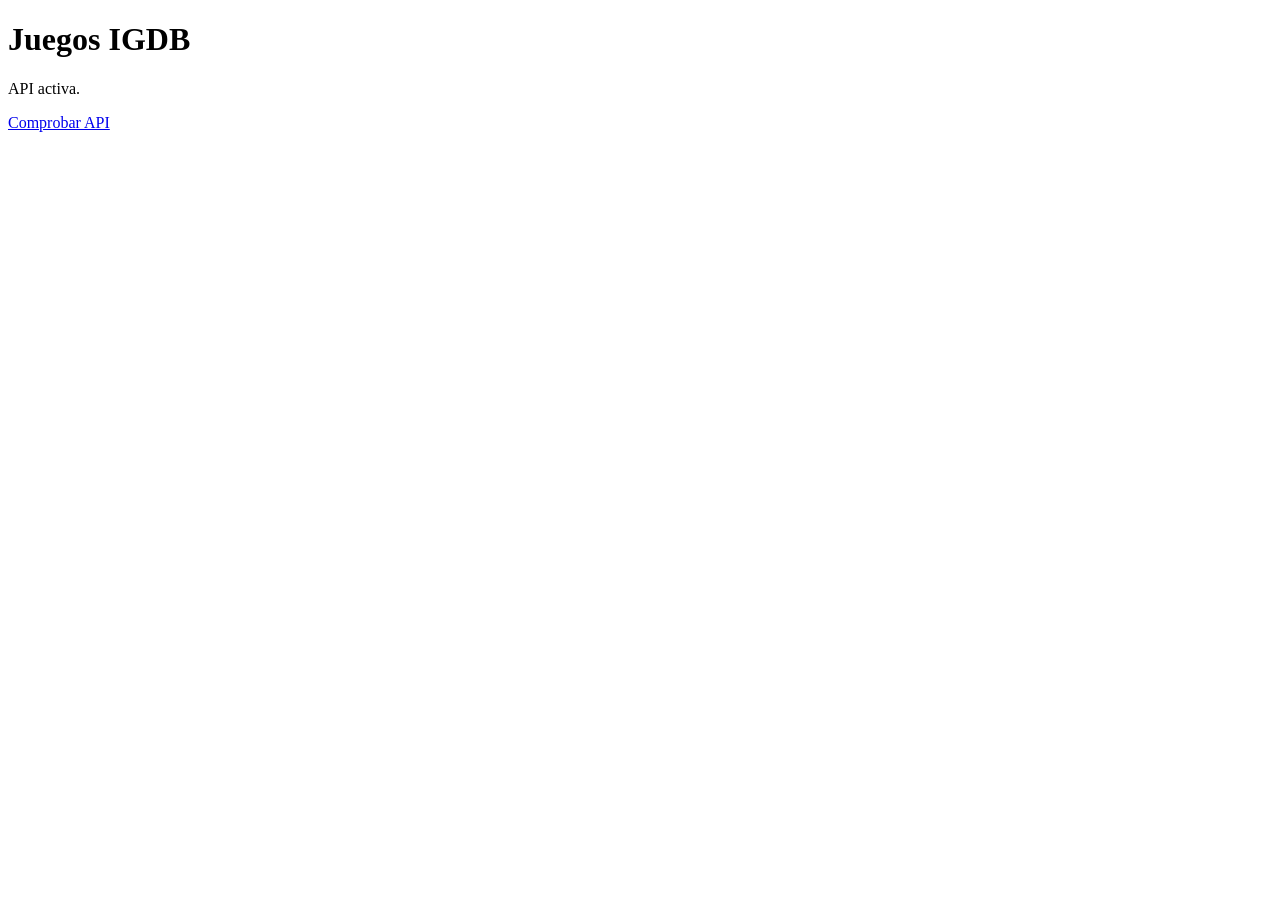
==== src/index.html @ 58dd63dd "primeros cambios, implementacion inicial" ====
<!doctype html>
<html lang="es">
<head>
  <meta charset="utf-8">
  <title>Juegos IGDB</title>
</head>
<body>
  <h1>Juegos IGDB</h1>
  <p>API activa.</p>
  <p>
    <a href="/api/health">Comprobar API</a>
  </p>
</body>
</html>
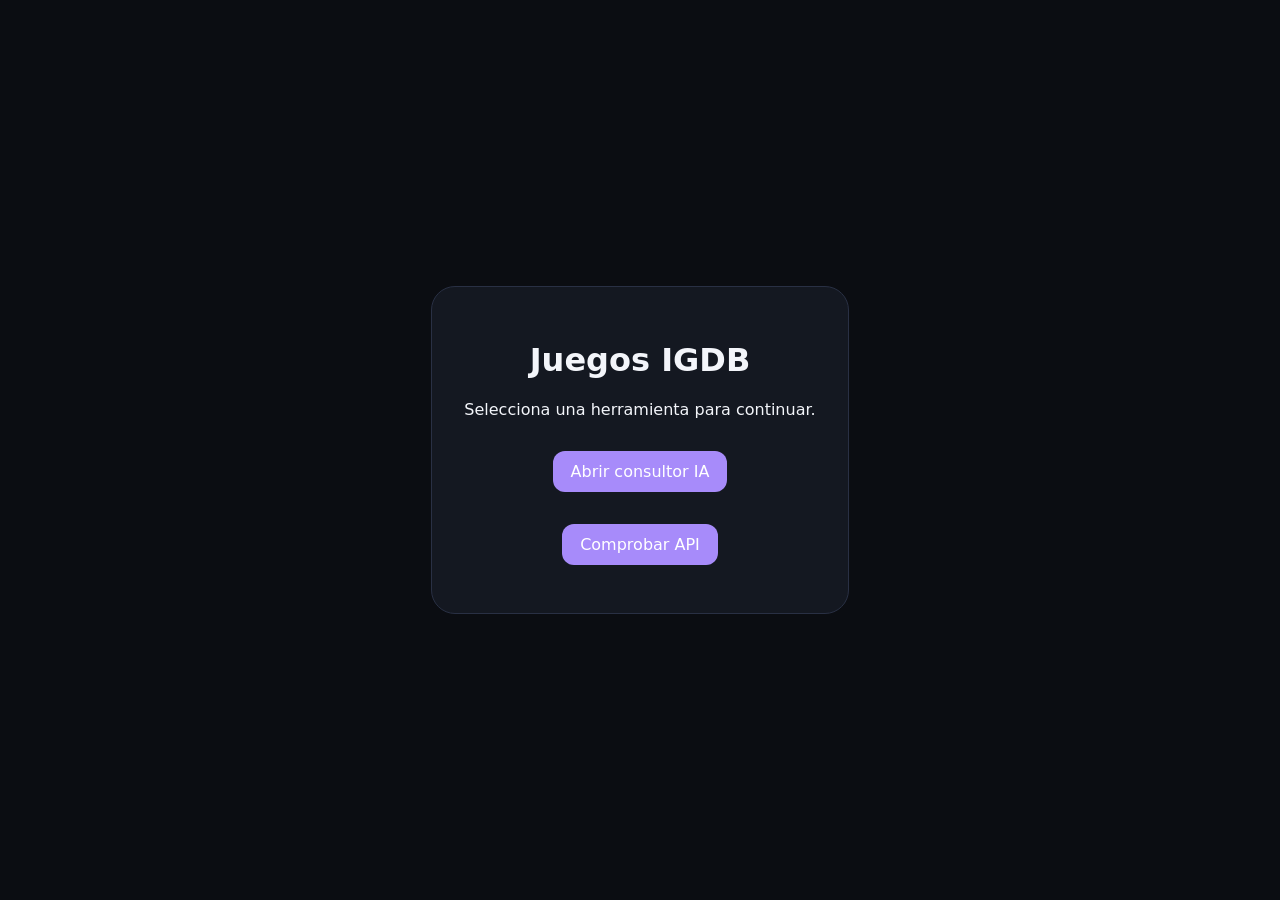
==== commit cfa24397: "feat: add Groq AI consultant and prompt profiles" ====
--- a/src/index.html
+++ b/src/index.html
@@ -1,14 +1,5 @@
 <!doctype html>
 <html lang="es">
-<head>
-  <meta charset="utf-8">
-  <title>Juegos IGDB</title>
-</head>
-<body>
-  <h1>Juegos IGDB</h1>
-  <p>API activa.</p>
-  <p>
-    <a href="/api/health">Comprobar API</a>
-  </p>
-</body>
-</html>+<head><meta charset="utf-8"><meta name="viewport" content="width=device-width, initial-scale=1"><title>Juegos IGDB</title><style>body{margin:0;min-height:100vh;display:grid;place-items:center;background:#0b0d12;color:#f3f5fa;font:16px system-ui,sans-serif}.box{max-width:620px;padding:32px;text-align:center;border:1px solid #293044;border-radius:24px;background:#141821}a{display:inline-block;margin-top:16px;padding:11px 18px;border-radius:12px;background:#a78bfa;color:#fff;text-decoration:none}</style></head>
+<body><main class="box"><h1>Juegos IGDB</h1><p>Selecciona una herramienta para continuar.</p><a href="/consultor.html">Abrir consultor IA</a><p><a href="/api/health">Comprobar API</a></p></main></body>
+</html>
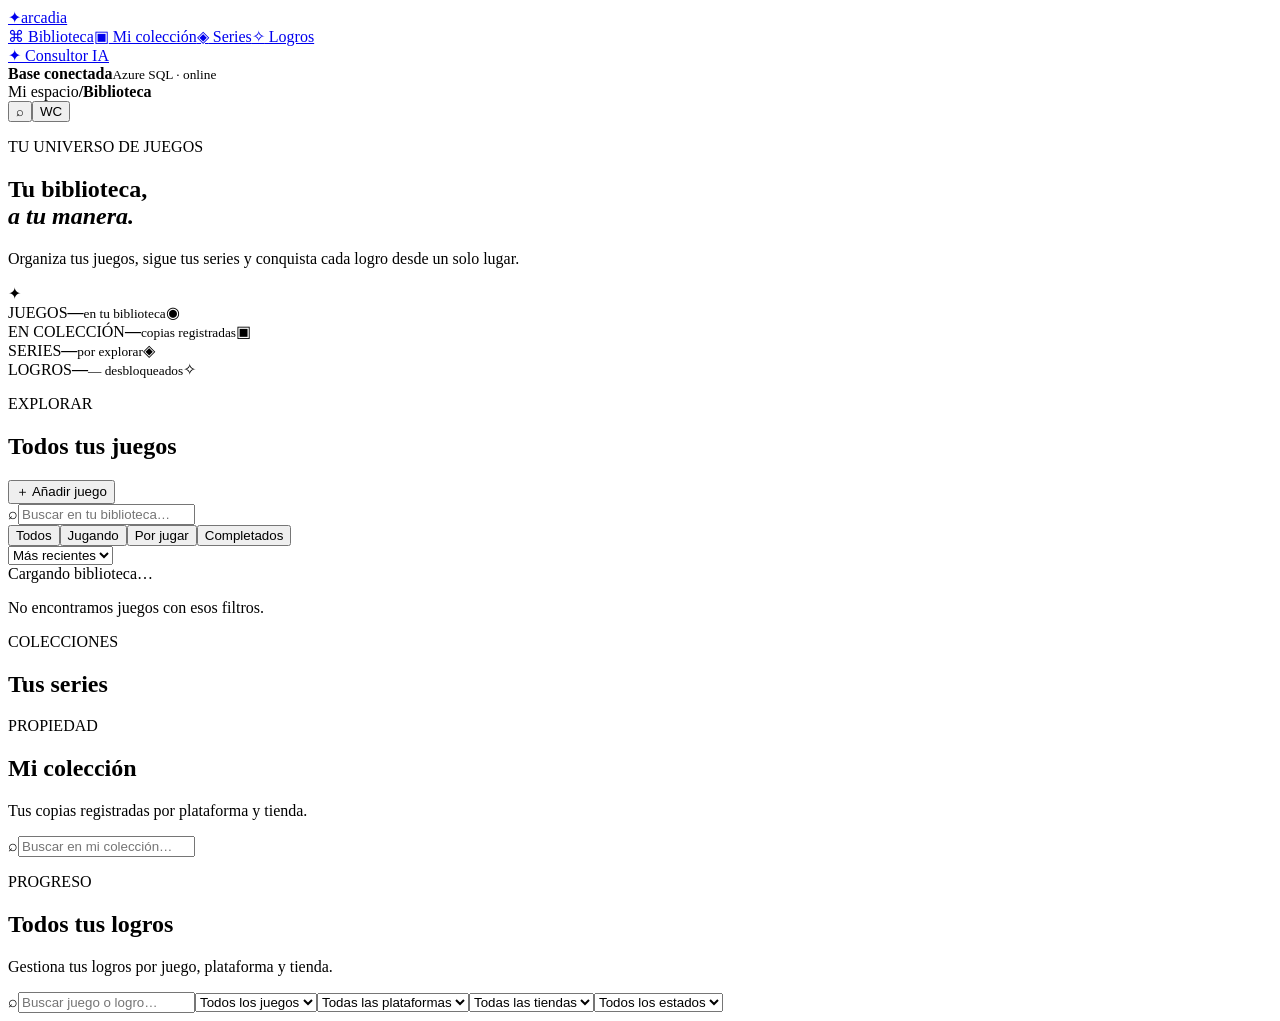
==== commit 76e4c184: "Implementar biblioteca, series y logros" ====
--- a/src/index.html
+++ b/src/index.html
@@ -1,5 +1,30 @@
 <!doctype html>
 <html lang="es">
-<head><meta charset="utf-8"><meta name="viewport" content="width=device-width, initial-scale=1"><title>Juegos IGDB</title><style>body{margin:0;min-height:100vh;display:grid;place-items:center;background:#0b0d12;color:#f3f5fa;font:16px system-ui,sans-serif}.box{max-width:620px;padding:32px;text-align:center;border:1px solid #293044;border-radius:24px;background:#141821}a{display:inline-block;margin-top:16px;padding:11px 18px;border-radius:12px;background:#a78bfa;color:#fff;text-decoration:none}</style></head>
-<body><main class="box"><h1>Juegos IGDB</h1><p>Selecciona una herramienta para continuar.</p><a href="/consultor.html">Abrir consultor IA</a><p><a href="/api/health">Comprobar API</a></p></main></body>
-</html>
+<head>
+  <meta charset="utf-8"><meta name="viewport" content="width=device-width, initial-scale=1"><meta name="theme-color" content="#090b12">
+  <title>Arcadia · Biblioteca de juegos</title>
+  <link rel="preconnect" href="https://fonts.googleapis.com"><link rel="preconnect" href="https://fonts.gstatic.com" crossorigin>
+  <link href="https://fonts.googleapis.com/css2?family=DM+Sans:wght@400;500;600;700&family=Space+Grotesk:wght@500;600;700&display=swap" rel="stylesheet">
+  <link rel="stylesheet" href="/styles.css">
+</head>
+<body>
+  <div class="app-shell">
+    <aside class="sidebar">
+      <a class="brand" href="/"><span class="brand-mark">✦</span><span>arcadia</span></a>
+      <nav class="nav" aria-label="Navegación"><a class="nav-link active" href="#library"><span>⌘</span> Biblioteca</a><a class="nav-link" href="#collection"><span>▣</span> Mi colección</a><a class="nav-link" href="#series"><span>◈</span> Series</a><a class="nav-link" href="#achievements"><span>✧</span> Logros</a></nav>
+      <div class="sidebar-bottom"><a class="nav-link" href="/consultor.html"><span>✦</span> Consultor IA</a><div class="sync-card"><span class="pulse"></span><div><strong>Base conectada</strong><small>Azure SQL · online</small></div></div></div>
+    </aside>
+    <main class="main-content" id="library">
+      <header class="topbar"><div class="breadcrumbs"><span>Mi espacio</span><b>/</b><strong>Biblioteca</strong></div><div class="top-actions"><button class="icon-button" id="focusSearch">⌕</button><button class="avatar">WC</button></div></header>
+      <section class="hero"><div><p class="eyebrow">TU UNIVERSO DE JUEGOS</p><h1>Tu biblioteca,<br><em>a tu manera.</em></h1><p class="hero-copy">Organiza tus juegos, sigue tus series y conquista cada logro desde un solo lugar.</p></div><div class="hero-orbit"><div class="orbit orbit-one"></div><div class="orbit orbit-two"></div><div class="orbit-core">✦</div></div></section>
+      <section class="stats-grid"><article class="stat-card accent"><span class="stat-label">JUEGOS</span><strong id="statGames">—</strong><small>en tu biblioteca</small><span class="stat-icon">◉</span></article><article class="stat-card"><span class="stat-label">EN COLECCIÓN</span><strong id="statOwned">—</strong><small>copias registradas</small><span class="stat-icon">▣</span></article><article class="stat-card"><span class="stat-label">SERIES</span><strong id="statSeries">—</strong><small>por explorar</small><span class="stat-icon">◈</span></article><article class="stat-card"><span class="stat-label">LOGROS</span><strong id="statAchievements">—</strong><small><span id="statUnlocked">—</span> desbloqueados</small><span class="stat-icon">✧</span></article></section>
+      <section class="toolbar-section"><div class="section-heading"><div><p class="eyebrow">EXPLORAR</p><h2>Todos tus juegos</h2></div><button class="primary-button" id="openAdd">＋ Añadir juego</button></div><div class="toolbar"><label class="search-box"><span>⌕</span><input id="search" placeholder="Buscar en tu biblioteca…"></label><div class="filter-pills" id="filters"><button class="filter active" data-status="">Todos</button><button class="filter" data-status="Jugando">Jugando</button><button class="filter" data-status="Por jugar">Por jugar</button><button class="filter" data-status="Completado">Completados</button></div><select class="sort-select"><option>Más recientes</option><option>Nombre A-Z</option></select></div></section>
+      <section class="game-grid" id="gameGrid"><div class="loading"><span class="spinner"></span> Cargando biblioteca…</div></section><p class="empty hidden" id="empty">No encontramos juegos con esos filtros.</p>
+      <section class="series-view hidden" id="seriesView"><div class="section-heading"><div><p class="eyebrow">COLECCIONES</p><h2>Tus series</h2></div></div><div class="series-grid" id="seriesGrid"></div></section><section class="collection-view hidden" id="collectionView"><div class="section-heading"><div><p class="eyebrow">PROPIEDAD</p><h2>Mi colección</h2><p class="view-copy">Tus copias registradas por plataforma y tienda.</p></div></div><div class="collection-toolbar"><label class="search-box"><span>⌕</span><input id="collectionSearch" placeholder="Buscar en mi colección…"></label><span class="collection-count" id="collectionCount"></span></div><div class="collection-grid" id="collectionGrid"></div></section><section class="achievements-view hidden" id="achievementsView"><div class="section-heading"><div><p class="eyebrow">PROGRESO</p><h2>Todos tus logros</h2><p class="view-copy">Gestiona tus logros por juego, plataforma y tienda.</p></div></div><div class="achievement-toolbar"><label class="search-box"><span>⌕</span><input id="achievementSearch" placeholder="Buscar juego o logro…"></label><select id="achievementGameFilter"><option value="">Todos los juegos</option></select><select id="achievementPlatformFilter"><option value="">Todas las plataformas</option></select><select id="achievementStoreFilter"><option value="">Todas las tiendas</option></select><select id="achievementStatusFilter"><option value="">Todos los estados</option><option value="false">Pendientes</option><option value="true">Desbloqueados</option></select></div><div class="achievement-summary" id="achievementSummary"></div><div class="achievement-global-list" id="achievementGlobalList"></div></section>
+    </main>
+  </div>
+  <dialog class="modal" id="gameModal"><form method="dialog" id="gameForm"><button class="modal-close" value="cancel">×</button><p class="eyebrow">NUEVA ENTRADA</p><h2>Añadir juego</h2><p class="modal-copy">Busca el título en IGDB o crea una ficha manual.</p><div class="igdb-search"><input id="igdbQuery" placeholder="Buscar en IGDB…"><button type="button" class="secondary-button" id="igdbSearchButton">Buscar</button></div><div id="igdbResults" class="igdb-results"></div><div class="manual-divider"><span>o añade manualmente</span></div><label>Nombre del juego<input name="name" required placeholder="Ej. Hades"></label><label>IGDB ID <span class="muted">(opcional)</span><input name="igdbId" type="number"></label><label>Portada URL <span class="muted">(opcional)</span><input name="coverUrl" type="url"></label><label>Estado<select name="status"><option>Nuevo</option><option>Por jugar</option><option>Jugando</option><option>Completado</option><option>Pausado</option></select></label><div class="modal-actions"><button class="secondary-button" value="cancel">Cancelar</button><button class="primary-button" value="default">Guardar juego</button></div><p class="form-error" id="formError"></p></form></dialog>
+  <dialog class="modal detail-modal" id="detailModal"><div id="detailContent"></div></dialog>
+  <dialog class="modal" id="collectionModal"><form method="dialog" id="collectionForm"><button class="modal-close" value="cancel">×</button><p class="eyebrow">MI COLECCIÓN</p><h2>Añadir copia</h2><label>Plataforma<select name="platformId" id="platformOptions" required></select></label><label>Tienda<select name="storeId" id="storeOptions" required></select></label><label>Edición<input name="edition" value="Base"></label><label>Formato<select name="format"><option>Digital</option><option>Físico</option></select></label><div class="modal-actions"><button class="secondary-button" value="cancel">Cancelar</button><button class="primary-button" value="default">Guardar copia</button></div><p class="form-error" id="collectionError"></p></form></dialog>
+  <script src="/app.js"></script>
+</body></html>
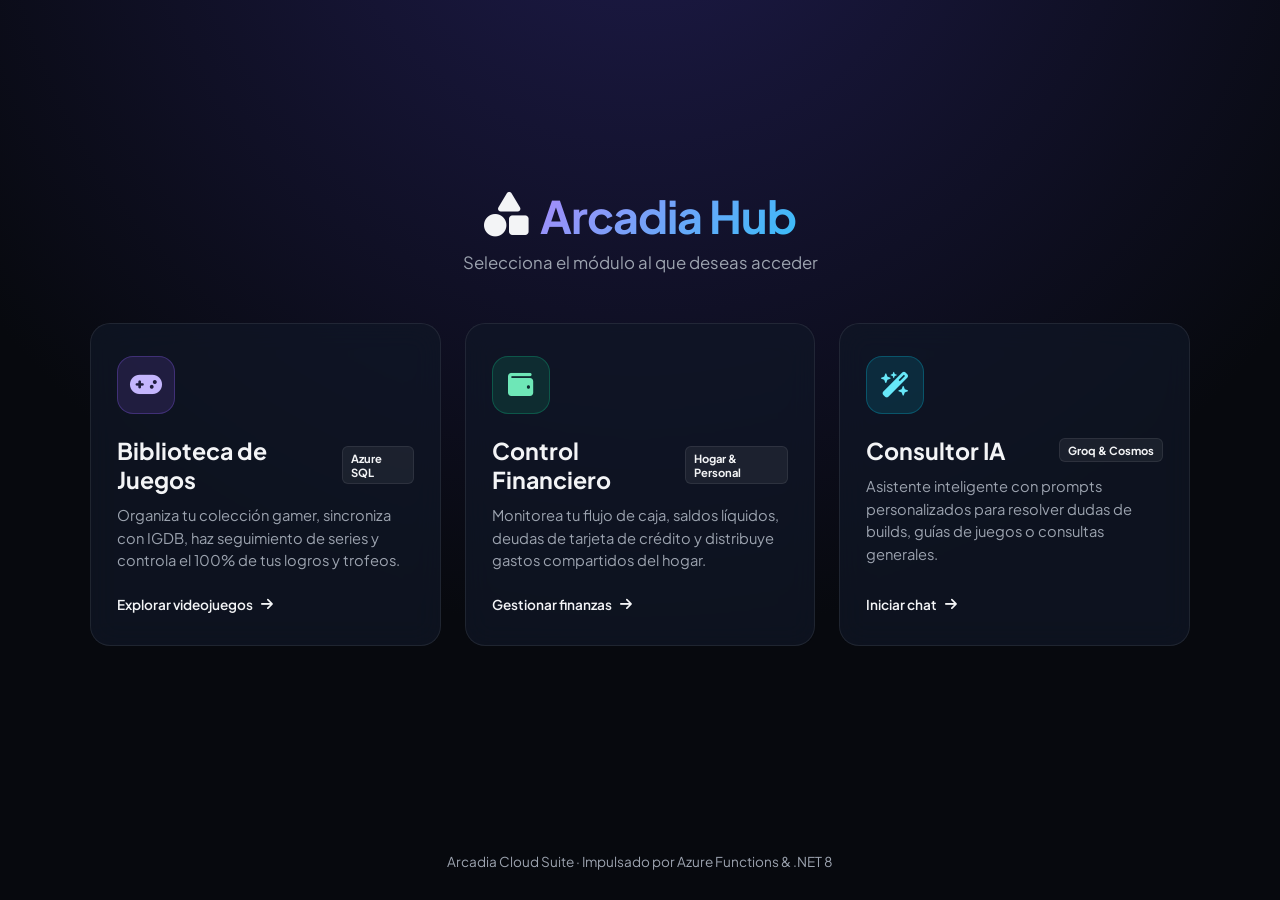
==== commit 4179e61d: "mejora index ahora es selector y nuevo archi html con mejora grafica para biblioteca de juegos" ====
--- a/src/index.html
+++ b/src/index.html
@@ -1,30 +1,109 @@
-<!doctype html>
+<!DOCTYPE html>
 <html lang="es">
 <head>
-  <meta charset="utf-8"><meta name="viewport" content="width=device-width, initial-scale=1"><meta name="theme-color" content="#090b12">
-  <title>Arcadia · Biblioteca de juegos</title>
-  <link rel="preconnect" href="https://fonts.googleapis.com"><link rel="preconnect" href="https://fonts.gstatic.com" crossorigin>
-  <link href="https://fonts.googleapis.com/css2?family=DM+Sans:wght@400;500;600;700&family=Space+Grotesk:wght@500;600;700&display=swap" rel="stylesheet">
-  <link rel="stylesheet" href="/styles.css">
+  <meta charset="UTF-8">
+  <meta name="viewport" content="width=device-width, initial-scale=1.0">
+  <title>Arcadia Hub · Centro de Aplicaciones</title>
+  <link rel="preconnect" href="https://fonts.googleapis.com">
+  <link rel="preconnect" href="https://fonts.gstatic.com" crossorigin>
+  <link href="https://fonts.googleapis.com/css2?family=Plus+Jakarta+Sans:wght@400;500;600;700;800&family=Space+Grotesk:wght@600;700&display=swap" rel="stylesheet">
+  <link rel="stylesheet" href="https://cdnjs.cloudflare.com/ajax/libs/font-awesome/6.5.1/css/all.min.css">
+  <style>
+    :root {
+      --bg: #07090e;
+      --card-bg: rgba(17, 24, 39, 0.7);
+      --border: rgba(255, 255, 255, 0.08);
+      --text: #f3f4f6;
+      --muted: #9ca3af;
+      --violet: #8b5cf6;
+      --cyan: #06b6d4;
+      --emerald: #10b981;
+    }
+    * { box-sizing: border-box; margin: 0; padding: 0; font-family: 'Plus Jakarta Sans', sans-serif; }
+    body {
+      background: radial-gradient(circle at 50% -20%, #1e1b4b 0%, var(--bg) 65%);
+      color: var(--text); min-height: 100vh; display: flex; flex-direction: column; justify-content: space-between; padding: 30px 20px;
+    }
+    .container { max-width: 1100px; margin: auto; width: 100%; }
+    header { text-align: center; margin-bottom: 50px; }
+    .brand { font-family: 'Space Grotesk', sans-serif; font-size: 2.8rem; font-weight: 700; letter-spacing: -1px; display: inline-flex; align-items: center; gap: 12px; }
+    .brand span { background: linear-gradient(135deg, #a78bfa, #38bdf8); -webkit-background-clip: text; -webkit-text-fill-color: transparent; }
+    .subtitle { color: var(--muted); font-size: 1.05rem; margin-top: 8px; }
+    
+    .hub-grid { display: grid; grid-template-columns: repeat(auto-fit, minmax(310px, 1fr)); gap: 24px; }
+    .hub-card {
+      background: var(--card-bg); border: 1px solid var(--border); border-radius: 20px; padding: 32px 26px;
+      backdrop-filter: blur(14px); text-decoration: none; color: inherit; display: flex; flex-direction: column;
+      justify-content: space-between; transition: all 0.3s cubic-bezier(0.4, 0, 0.2, 1); position: relative; overflow: hidden;
+    }
+    .hub-card::before {
+      content: ''; position: absolute; inset: 0; opacity: 0; transition: opacity 0.3s ease;
+      background: radial-gradient(800px circle at var(--mouse-x, 50%) var(--mouse-y, 50%), rgba(255, 255, 255, 0.06), transparent 40%);
+    }
+    .hub-card:hover { transform: translateY(-6px); border-color: rgba(255, 255, 255, 0.25); box-shadow: 0 20px 40px rgba(0,0,0,0.5); }
+    .hub-card.gaming:hover { border-color: var(--violet); box-shadow: 0 15px 35px rgba(139, 92, 246, 0.2); }
+    .hub-card.finance:hover { border-color: var(--emerald); box-shadow: 0 15px 35px rgba(16, 185, 129, 0.2); }
+    .hub-card.ai:hover { border-color: var(--cyan); box-shadow: 0 15px 35px rgba(6, 182, 212, 0.2); }
+
+    .card-icon {
+      width: 58px; height: 58px; border-radius: 16px; display: grid; place-items: center; font-size: 1.6rem; margin-bottom: 22px;
+    }
+    .gaming .card-icon { background: rgba(139, 92, 246, 0.15); color: #c4b5fd; border: 1px solid rgba(139, 92, 246, 0.3); }
+    .finance .card-icon { background: rgba(16, 185, 129, 0.15); color: #6ee7b7; border: 1px solid rgba(16, 185, 129, 0.3); }
+    .ai .card-icon { background: rgba(6, 182, 212, 0.15); color: #67e8f9; border: 1px solid rgba(6, 182, 212, 0.3); }
+
+    .hub-card h2 { font-size: 1.45rem; font-weight: 700; margin-bottom: 10px; display: flex; justify-content: space-between; align-items: center; }
+    .hub-card p { color: var(--muted); font-size: 0.92rem; line-height: 1.55; margin-bottom: 24px; }
+    .card-footer { display: flex; align-items: center; font-size: 0.85rem; font-weight: 600; gap: 8px; color: var(--text); }
+    .hub-card:hover .card-footer i { transform: translateX(5px); }
+    .card-footer i { transition: transform 0.2s ease; }
+
+    footer { text-align: center; color: var(--muted); font-size: 0.85rem; margin-top: 50px; }
+    .badge { font-size: 0.7rem; padding: 4px 8px; border-radius: 6px; background: rgba(255,255,255,0.06); border: 1px solid var(--border); }
+  </style>
 </head>
 <body>
-  <div class="app-shell">
-    <aside class="sidebar">
-      <a class="brand" href="/"><span class="brand-mark">✦</span><span>arcadia</span></a>
-      <nav class="nav" aria-label="Navegación"><a class="nav-link active" href="#library"><span>⌘</span> Biblioteca</a><a class="nav-link" href="#collection"><span>▣</span> Mi colección</a><a class="nav-link" href="#series"><span>◈</span> Series</a><a class="nav-link" href="#achievements"><span>✧</span> Logros</a></nav>
-      <div class="sidebar-bottom"><a class="nav-link" href="/consultor.html"><span>✦</span> Consultor IA</a><div class="sync-card"><span class="pulse"></span><div><strong>Base conectada</strong><small>Azure SQL · online</small></div></div></div>
-    </aside>
-    <main class="main-content" id="library">
-      <header class="topbar"><div class="breadcrumbs"><span>Mi espacio</span><b>/</b><strong>Biblioteca</strong></div><div class="top-actions"><button class="icon-button" id="focusSearch">⌕</button><button class="avatar">WC</button></div></header>
-      <section class="hero"><div><p class="eyebrow">TU UNIVERSO DE JUEGOS</p><h1>Tu biblioteca,<br><em>a tu manera.</em></h1><p class="hero-copy">Organiza tus juegos, sigue tus series y conquista cada logro desde un solo lugar.</p></div><div class="hero-orbit"><div class="orbit orbit-one"></div><div class="orbit orbit-two"></div><div class="orbit-core">✦</div></div></section>
-      <section class="stats-grid"><article class="stat-card accent"><span class="stat-label">JUEGOS</span><strong id="statGames">—</strong><small>en tu biblioteca</small><span class="stat-icon">◉</span></article><article class="stat-card"><span class="stat-label">EN COLECCIÓN</span><strong id="statOwned">—</strong><small>copias registradas</small><span class="stat-icon">▣</span></article><article class="stat-card"><span class="stat-label">SERIES</span><strong id="statSeries">—</strong><small>por explorar</small><span class="stat-icon">◈</span></article><article class="stat-card"><span class="stat-label">LOGROS</span><strong id="statAchievements">—</strong><small><span id="statUnlocked">—</span> desbloqueados</small><span class="stat-icon">✧</span></article></section>
-      <section class="toolbar-section"><div class="section-heading"><div><p class="eyebrow">EXPLORAR</p><h2>Todos tus juegos</h2></div><button class="primary-button" id="openAdd">＋ Añadir juego</button></div><div class="toolbar"><label class="search-box"><span>⌕</span><input id="search" placeholder="Buscar en tu biblioteca…"></label><div class="filter-pills" id="filters"><button class="filter active" data-status="">Todos</button><button class="filter" data-status="Jugando">Jugando</button><button class="filter" data-status="Por jugar">Por jugar</button><button class="filter" data-status="Completado">Completados</button></div><select class="sort-select"><option>Más recientes</option><option>Nombre A-Z</option></select></div></section>
-      <section class="game-grid" id="gameGrid"><div class="loading"><span class="spinner"></span> Cargando biblioteca…</div></section><p class="empty hidden" id="empty">No encontramos juegos con esos filtros.</p>
-      <section class="series-view hidden" id="seriesView"><div class="section-heading"><div><p class="eyebrow">COLECCIONES</p><h2>Tus series</h2></div></div><div class="series-grid" id="seriesGrid"></div></section><section class="collection-view hidden" id="collectionView"><div class="section-heading"><div><p class="eyebrow">PROPIEDAD</p><h2>Mi colección</h2><p class="view-copy">Tus copias registradas por plataforma y tienda.</p></div></div><div class="collection-toolbar"><label class="search-box"><span>⌕</span><input id="collectionSearch" placeholder="Buscar en mi colección…"></label><span class="collection-count" id="collectionCount"></span></div><div class="collection-grid" id="collectionGrid"></div></section><section class="achievements-view hidden" id="achievementsView"><div class="section-heading"><div><p class="eyebrow">PROGRESO</p><h2>Todos tus logros</h2><p class="view-copy">Gestiona tus logros por juego, plataforma y tienda.</p></div></div><div class="achievement-toolbar"><label class="search-box"><span>⌕</span><input id="achievementSearch" placeholder="Buscar juego o logro…"></label><select id="achievementGameFilter"><option value="">Todos los juegos</option></select><select id="achievementPlatformFilter"><option value="">Todas las plataformas</option></select><select id="achievementStoreFilter"><option value="">Todas las tiendas</option></select><select id="achievementStatusFilter"><option value="">Todos los estados</option><option value="false">Pendientes</option><option value="true">Desbloqueados</option></select></div><div class="achievement-summary" id="achievementSummary"></div><div class="achievement-global-list" id="achievementGlobalList"></div></section>
+  <div class="container">
+    <header>
+      <div class="brand"><i class="fa-solid fa-shapes"></i> <span>Arcadia Hub</span></div>
+      <p class="subtitle">Selecciona el módulo al que deseas acceder</p>
+    </header>
+
+    <main class="hub-grid">
+      <!-- Tarjeta Biblioteca de Juegos -->
+      <a href="/bibliotecaJuego.html" class="hub-card gaming">
+        <div>
+          <div class="card-icon"><i class="fa-solid fa-gamepad"></i></div>
+          <h2>Biblioteca de Juegos <span class="badge">Azure SQL</span></h2>
+          <p>Organiza tu colección gamer, sincroniza con IGDB, haz seguimiento de series y controla el 100% de tus logros y trofeos.</p>
+        </div>
+        <div class="card-footer"><span>Explorar videojuegos</span> <i class="fa-solid fa-arrow-right"></i></div>
+      </a>
+
+      <!-- Tarjeta Gastos y Finanzas -->
+      <a href="/gastos.html" class="hub-card finance">
+        <div>
+          <div class="card-icon"><i class="fa-solid fa-wallet"></i></div>
+          <h2>Control Financiero <span class="badge">Hogar & Personal</span></h2>
+          <p>Monitorea tu flujo de caja, saldos líquidos, deudas de tarjeta de crédito y distribuye gastos compartidos del hogar.</p>
+        </div>
+        <div class="card-footer"><span>Gestionar finanzas</span> <i class="fa-solid fa-arrow-right"></i></div>
+      </a>
+
+      <!-- Tarjeta Consultor IA -->
+      <a href="/consultor.html" class="hub-card ai">
+        <div>
+          <div class="card-icon"><i class="fa-solid fa-wand-magic-sparkles"></i></div>
+          <h2>Consultor IA <span class="badge">Groq & Cosmos</span></h2>
+          <p>Asistente inteligente con prompts personalizados para resolver dudas de builds, guías de juegos o consultas generales.</p>
+        </div>
+        <div class="card-footer"><span>Iniciar chat</span> <i class="fa-solid fa-arrow-right"></i></div>
+      </a>
     </main>
   </div>
-  <dialog class="modal" id="gameModal"><form method="dialog" id="gameForm"><button class="modal-close" value="cancel">×</button><p class="eyebrow">NUEVA ENTRADA</p><h2>Añadir juego</h2><p class="modal-copy">Busca el título en IGDB o crea una ficha manual.</p><div class="igdb-search"><input id="igdbQuery" placeholder="Buscar en IGDB…"><button type="button" class="secondary-button" id="igdbSearchButton">Buscar</button></div><div id="igdbResults" class="igdb-results"></div><div class="manual-divider"><span>o añade manualmente</span></div><label>Nombre del juego<input name="name" required placeholder="Ej. Hades"></label><label>IGDB ID <span class="muted">(opcional)</span><input name="igdbId" type="number"></label><label>Portada URL <span class="muted">(opcional)</span><input name="coverUrl" type="url"></label><label>Estado<select name="status"><option>Nuevo</option><option>Por jugar</option><option>Jugando</option><option>Completado</option><option>Pausado</option></select></label><div class="modal-actions"><button class="secondary-button" value="cancel">Cancelar</button><button class="primary-button" value="default">Guardar juego</button></div><p class="form-error" id="formError"></p></form></dialog>
-  <dialog class="modal detail-modal" id="detailModal"><div id="detailContent"></div></dialog>
-  <dialog class="modal" id="collectionModal"><form method="dialog" id="collectionForm"><button class="modal-close" value="cancel">×</button><p class="eyebrow">MI COLECCIÓN</p><h2>Añadir copia</h2><label>Plataforma<select name="platformId" id="platformOptions" required></select></label><label>Tienda<select name="storeId" id="storeOptions" required></select></label><label>Edición<input name="edition" value="Base"></label><label>Formato<select name="format"><option>Digital</option><option>Físico</option></select></label><div class="modal-actions"><button class="secondary-button" value="cancel">Cancelar</button><button class="primary-button" value="default">Guardar copia</button></div><p class="form-error" id="collectionError"></p></form></dialog>
-  <script src="/app.js"></script>
-</body></html>
+
+  <footer>
+    <p>Arcadia Cloud Suite · Impulsado por Azure Functions & .NET 8</p>
+  </footer>
+</body>
+</html>
